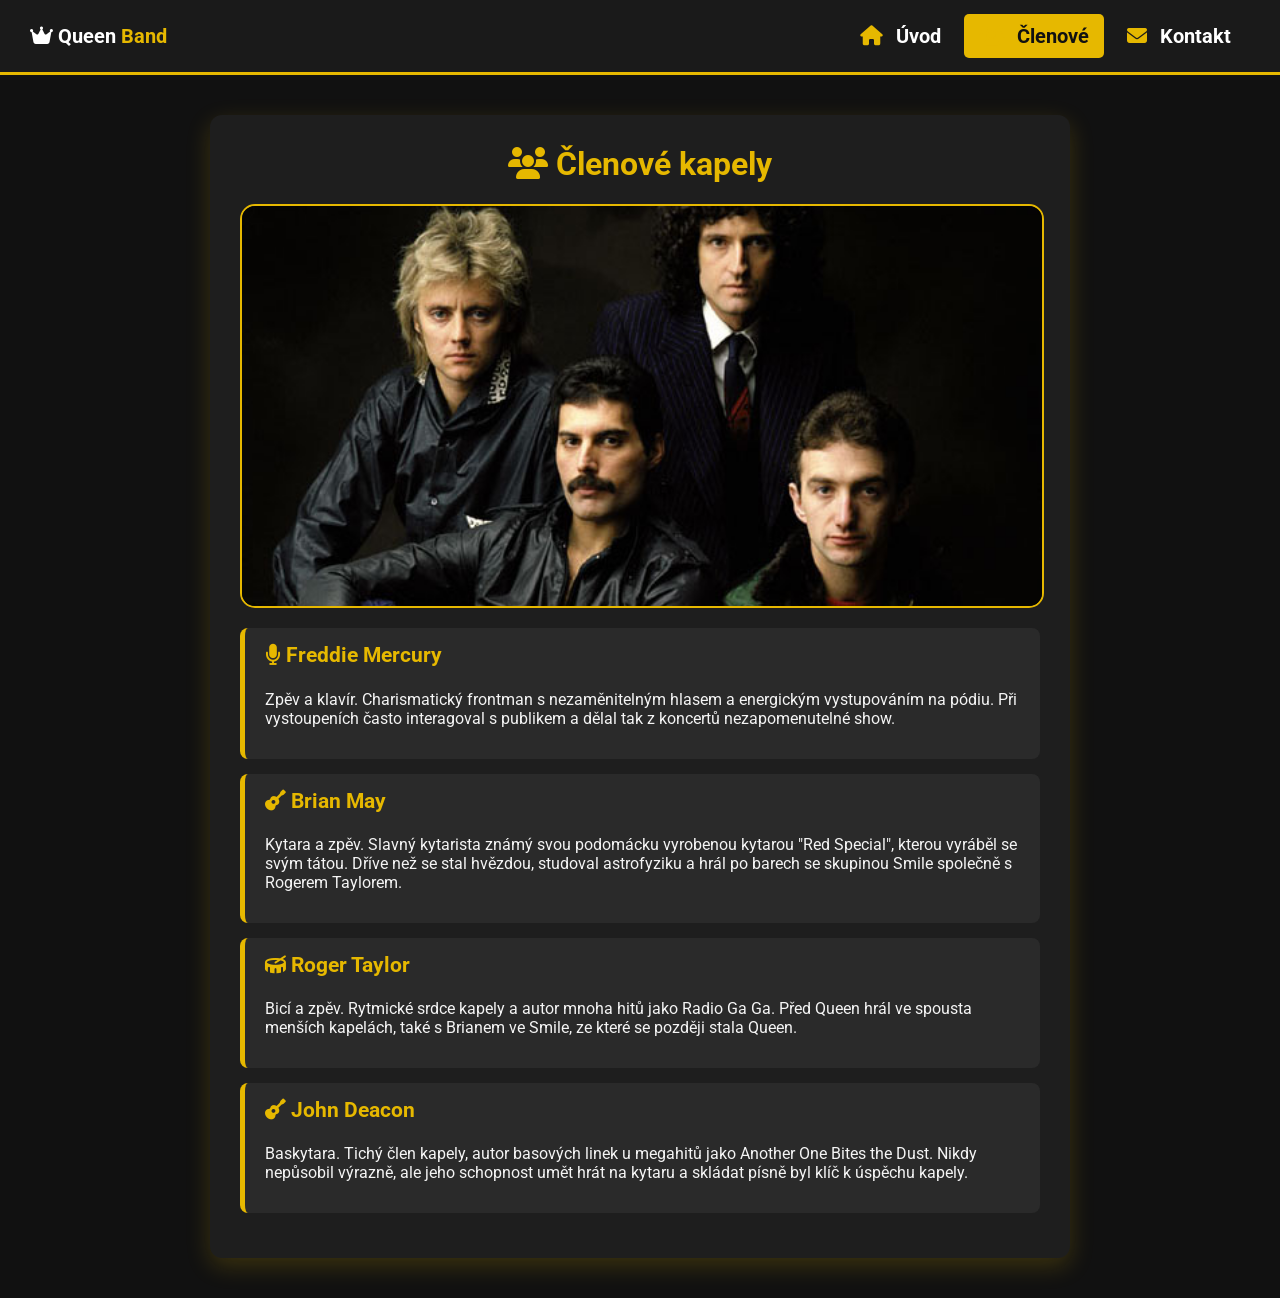
==== clenove.html @ 802d2288 "projekt" ====
<!DOCTYPE html>
<html lang="cs">
<head>
    <meta charset="UTF-8">
    <meta name="viewport" content="width=device-width, initial-scale=1.0">
    <title>Členové - Queen</title>

    <!-- Google Fonts -->
    <link rel="preconnect" href="https://fonts.googleapis.com">
    <link rel="preconnect" href="https://fonts.gstatic.com" crossorigin>
    <link href="https://fonts.googleapis.com/css2?family=Roboto:wght@400;700&display=swap" rel="stylesheet">

    <!-- Font Awesome -->
    <link rel="stylesheet" href="https://cdnjs.cloudflare.com/ajax/libs/font-awesome/6.5.1/css/all.min.css">

    <!-- CSS -->
    <link rel="stylesheet" href="style.css">
</head>
<body>

    <!-- Menu webu -->
    <nav id="navbar">
        <div class="logo">
            <i class="fa-solid fa-crown"></i> Queen <span class="text-primary">Band</span>
        </div>
        <ul>
            <li><a href="index.html"><i class="fa-solid fa-house"></i> Úvod</a></li>
            <li><a href="clenove.html" class="active"><i class="fa-solid fa-users"></i> Členové</a></li>
            <li><a href="#kontakt"><i class="fa-solid fa-envelope"></i> Kontakt</a></li>
        </ul>
    </nav>

    <!-- Obsah stránky -->
    <div class="container">
        <h1><i class="fa-solid fa-users"></i> Členové kapely</h1>

        <!-- Obrázek se členy (queen.jpg) -->
        <img src="queen.jpg" alt="Členové kapely Queen" class="hero-img">

        <div class="member-card">
            <h2><i class="fa-solid fa-microphone"></i> Freddie Mercury</h2>
            <p>Zpěv a klavír. Charismatický frontman s nezaměnitelným hlasem a energickým vystupováním na pódiu.
                Při vystoupeních často interagoval s publikem a dělal tak z koncertů nezapomenutelné show.
            </p>
        </div>

        <div class="member-card">
            <h2><i class="fa-solid fa-guitar"></i> Brian May</h2>
            <p>Kytara a zpěv. Slavný kytarista známý svou podomácku vyrobenou kytarou "Red Special", kterou vyráběl se svým tátou.
                Dříve než se stal hvězdou, studoval astrofyziku a hrál po barech se skupinou Smile společně s Rogerem Taylorem.
            </p>
        </div>

        <div class="member-card">
            <h2><i class="fa-solid fa-drum"></i> Roger Taylor</h2>
            <p>Bicí a zpěv. Rytmické srdce kapely a autor mnoha hitů jako Radio Ga Ga.
                Před Queen hrál ve spousta menších kapelách, také s Brianem ve Smile, ze které se později stala Queen.
            </p>
        </div>

        <div class="member-card">
            <h2><i class="fa-solid fa-guitar"></i> John Deacon</h2>
            <p>Baskytara. Tichý člen kapely, autor basových linek u megahitů jako Another One Bites the Dust.
                Nikdy nepůsobil výrazně, ale jeho schopnost umět hrát na kytaru a skládat písně byl klíč k úspěchu kapely.
            </p>
        </div>
    </div>

</body>
</html>
---- style.css ----
/* Globální nastavení */
body {
    background-color: #111111;
    font-family: 'Roboto', sans-serif;
    color: #f4f4f4;
    margin: 0;
    padding: 0;
}

/* Menu (navbar podle zadání učitele) */
#navbar {
    background-color: #1a1a1a;
    color: white;
    display: flex;
    justify-content: space-between;
    align-items: center;
    padding: 16px 30px;
    font-size: 20px;
    font-weight: bold;
    border-bottom: 3px solid #e6b800; /* Zlatá lišta pod menu */
}

#navbar a {
    color: white;
    text-decoration: none;
    transition: background-color 0.3s ease;
}

#navbar ul {
    display: flex;
    list-style: none;
    align-items: center;
    margin: 0;
    padding: 0;
}

#navbar ul li a {
    padding: 10px 15px;
    margin: 0 4px;
}

/* Zvýraznění aktivní záložky i efekt přejetí myší */
#navbar ul li a:hover, #navbar ul li a.active {
    background-color: #e6b800; /* Zlaté pozadí v menu */
    color: #111;
    border-radius: 5px;
}

.text-primary {
    color: #e6b800;
}

/* Zarovnání webu na střed */
.container {
    max-width: 800px;
    margin: 40px auto;
    padding: 30px;
    background-color: #1e1e1e;
    border-radius: 12px;
    box-shadow: 0px 8px 25px rgba(230, 184, 0, 0.2);
}

/* Nadpisy */
h1 {
    color: #e6b800;
    text-align: center;
    margin-top: 0;
}

h2 {
    color: #ffffff;
    border-bottom: 2px solid #e6b800;
    padding-bottom: 5px;
    margin-top: 30px;
}

/* Úprava pro LOGO v úvodu */
.hero-img-logo {
    display: block;
    max-width: 250px;
    height: auto;
    margin: 20px auto;
    padding: 15px;
    background-color: #ffffff; /* Bílé pozadí pod logem, aby dobře vyniklo */
    border-radius: 15px;
    border: 2px solid #e6b800;
}

/* Úprava pro FOTKU kapely na stránce Členové */
.hero-img {
    display: block;
    width: 100%;
    max-height: 400px;
    object-fit: cover;
    border-radius: 15px; /* Zaoblení rohů */
    margin: 20px 0;
    border: 2px solid #e6b800;
}

/* Seznamy */
ul {
    line-height: 2;
    padding-left: 20px;
}

ul li i {
    color: #e6b800;
    margin-right: 8px;
}

/* Odkazy a tlačítka */
.links-box {
    display: flex;
    gap: 15px;
    margin-top: 15px;
}

.btn {
    display: inline-block;
    padding: 10px 20px;
    background-color: #e6b800;
    color: #111;
    text-decoration: none;
    font-weight: bold;
    border-radius: 5px;
    transition: all 0.3s ease;
}

.btn:hover {
    background-color: #ffffff;
    transform: translateY(-3px); /* Lehké nadzvednutí tlačítka */
}

/* PŘEKVAPENÍ :-) - Karty členů kapely s interaktivním efektem */
.member-card {
    background-color: #2a2a2a;
    padding: 15px 20px;
    margin-bottom: 15px;
    border-radius: 8px;
    border-left: 5px solid #e6b800;
    transition: transform 0.3s ease, box-shadow 0.3s ease;
}

.member-card:hover {
    transform: translateX(8px); /* Posun karty vpravo při najetí myší */
    box-shadow: 0px 4px 15px rgba(230, 184, 0, 0.3);
}

.member-card h2 {
    margin-top: 0;
    border: none;
    font-size: 1.3rem;
    color: #e6b800;
}
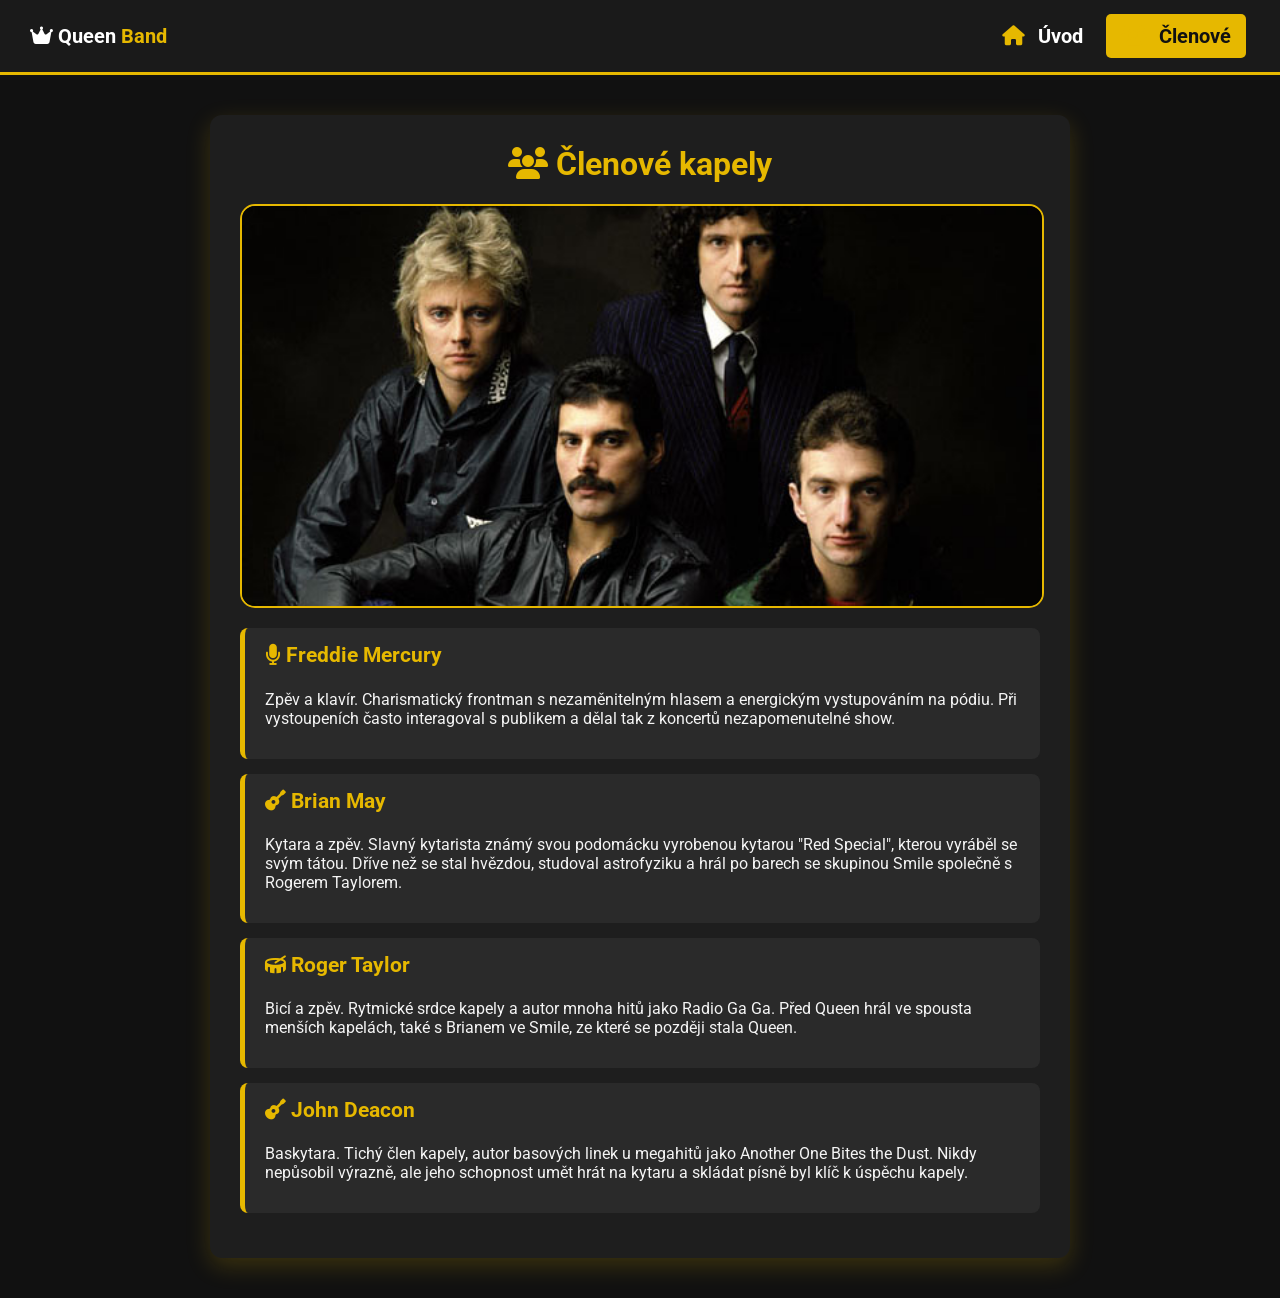
==== commit ebeca064: "fix clenove" ====
--- a/clenove.html
+++ b/clenove.html
@@ -5,20 +5,20 @@
     <meta name="viewport" content="width=device-width, initial-scale=1.0">
     <title>Členové - Queen</title>
 
-    <!-- Google Fonts -->
+    
     <link rel="preconnect" href="https://fonts.googleapis.com">
     <link rel="preconnect" href="https://fonts.gstatic.com" crossorigin>
     <link href="https://fonts.googleapis.com/css2?family=Roboto:wght@400;700&display=swap" rel="stylesheet">
 
-    <!-- Font Awesome -->
+    
     <link rel="stylesheet" href="https://cdnjs.cloudflare.com/ajax/libs/font-awesome/6.5.1/css/all.min.css">
 
-    <!-- CSS -->
+    
     <link rel="stylesheet" href="style.css">
 </head>
 <body>
 
-    <!-- Menu webu -->
+    
     <nav id="navbar">
         <div class="logo">
             <i class="fa-solid fa-crown"></i> Queen <span class="text-primary">Band</span>
@@ -26,15 +26,14 @@
         <ul>
             <li><a href="index.html"><i class="fa-solid fa-house"></i> Úvod</a></li>
             <li><a href="clenove.html" class="active"><i class="fa-solid fa-users"></i> Členové</a></li>
-            <li><a href="#kontakt"><i class="fa-solid fa-envelope"></i> Kontakt</a></li>
         </ul>
     </nav>
 
-    <!-- Obsah stránky -->
+  
     <div class="container">
         <h1><i class="fa-solid fa-users"></i> Členové kapely</h1>
 
-        <!-- Obrázek se členy (queen.jpg) -->
+        
         <img src="queen.jpg" alt="Členové kapely Queen" class="hero-img">
 
         <div class="member-card">
--- a/style.css
+++ b/style.css
@@ -1,4 +1,4 @@
-/* Globální nastavení */
+
 body {
     background-color: #111111;
     font-family: 'Roboto', sans-serif;
@@ -7,7 +7,7 @@
     padding: 0;
 }
 
-/* Menu (navbar podle zadání učitele) */
+
 #navbar {
     background-color: #1a1a1a;
     color: white;
@@ -17,7 +17,7 @@
     padding: 16px 30px;
     font-size: 20px;
     font-weight: bold;
-    border-bottom: 3px solid #e6b800; /* Zlatá lišta pod menu */
+    border-bottom: 3px solid #e6b800; 
 }
 
 #navbar a {
@@ -39,9 +39,9 @@
     margin: 0 4px;
 }
 
-/* Zvýraznění aktivní záložky i efekt přejetí myší */
+
 #navbar ul li a:hover, #navbar ul li a.active {
-    background-color: #e6b800; /* Zlaté pozadí v menu */
+    background-color: #e6b800; 
     color: #111;
     border-radius: 5px;
 }
@@ -50,7 +50,7 @@
     color: #e6b800;
 }
 
-/* Zarovnání webu na střed */
+
 .container {
     max-width: 800px;
     margin: 40px auto;
@@ -60,7 +60,7 @@
     box-shadow: 0px 8px 25px rgba(230, 184, 0, 0.2);
 }
 
-/* Nadpisy */
+
 h1 {
     color: #e6b800;
     text-align: center;
@@ -74,30 +74,30 @@
     margin-top: 30px;
 }
 
-/* Úprava pro LOGO v úvodu */
+
 .hero-img-logo {
     display: block;
     max-width: 250px;
     height: auto;
     margin: 20px auto;
     padding: 15px;
-    background-color: #ffffff; /* Bílé pozadí pod logem, aby dobře vyniklo */
+    background-color: #ffffff; 
     border-radius: 15px;
     border: 2px solid #e6b800;
 }
 
-/* Úprava pro FOTKU kapely na stránce Členové */
+
 .hero-img {
     display: block;
     width: 100%;
     max-height: 400px;
     object-fit: cover;
-    border-radius: 15px; /* Zaoblení rohů */
+    border-radius: 15px; 
     margin: 20px 0;
     border: 2px solid #e6b800;
 }
 
-/* Seznamy */
+
 ul {
     line-height: 2;
     padding-left: 20px;
@@ -108,7 +108,7 @@
     margin-right: 8px;
 }
 
-/* Odkazy a tlačítka */
+
 .links-box {
     display: flex;
     gap: 15px;
@@ -128,7 +128,7 @@
 
 .btn:hover {
     background-color: #ffffff;
-    transform: translateY(-3px); /* Lehké nadzvednutí tlačítka */
+    transform: translateY(-3px); 
 }
 
 /* PŘEKVAPENÍ :-) - Karty členů kapely s interaktivním efektem */
